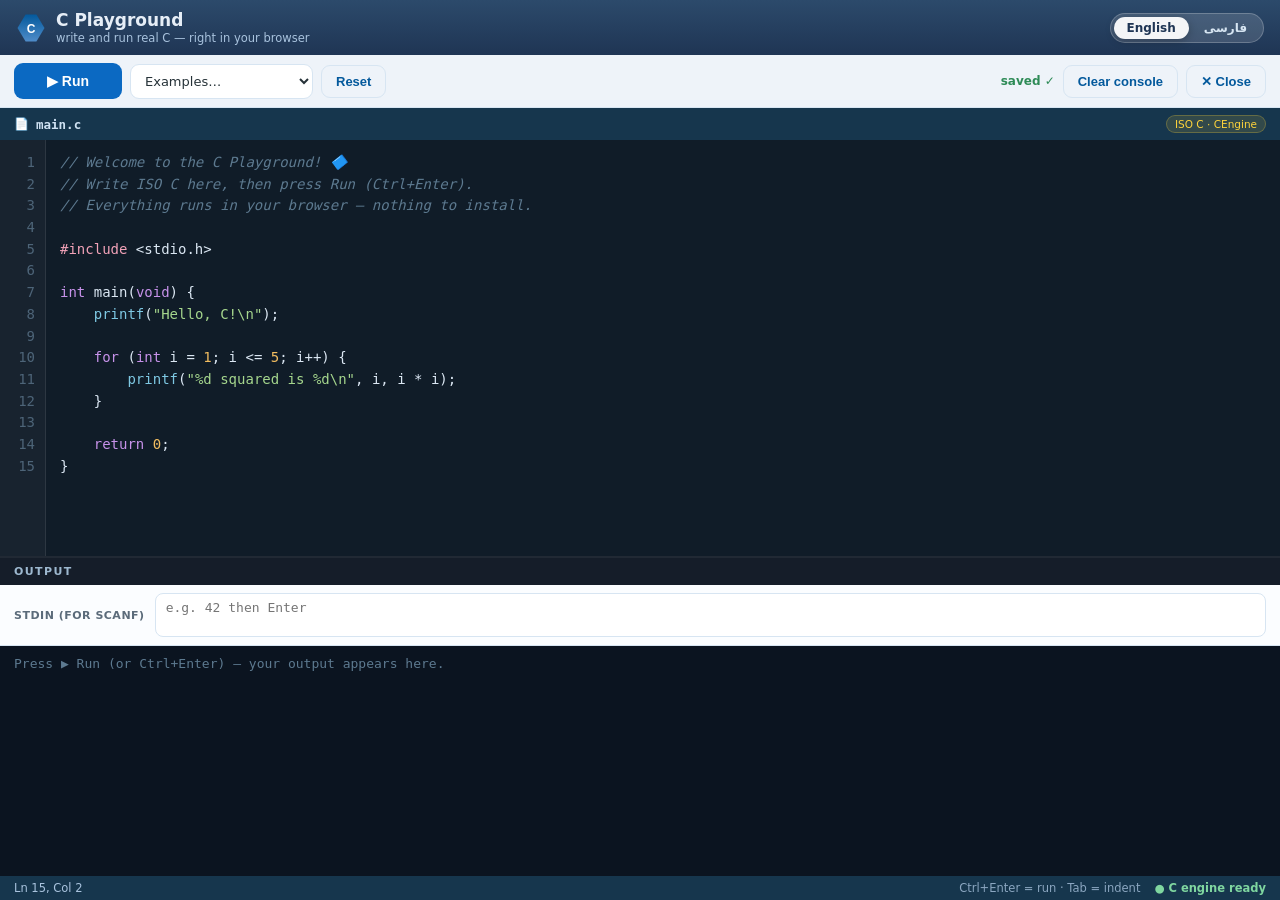
==== static/playground-c.html @ a4033218 "C++ sandbox layer (cout/string/refs/range-for/array/overloads), cpp try-it on C engine, Persian over" ====
<!DOCTYPE html>
<html lang="en" data-subject="c">
<head>
<meta charset="utf-8">
<meta name="viewport" content="width=device-width, initial-scale=1">
<title>🔷 C Playground</title>
<script>
/* Restore the saved language + text direction before first paint (no flash). */
(function () {
  try {
    var l = localStorage.getItem('pytutor-lang-v1');
    if (l !== 'fa' && l !== 'en') {
      l = (navigator.language || '').toLowerCase().indexOf('fa') === 0 ? 'fa' : 'en';
    }
    var d = document.documentElement;
    d.lang = l;
    if (l === 'fa') { d.setAttribute('dir', 'rtl'); } else { d.removeAttribute('dir'); }
  } catch (e) {}
})();
</script>
<link rel="icon" href="data:image/svg+xml,%3Csvg xmlns='http://www.w3.org/2000/svg' viewBox='0 0 100 100'%3E%3Ctext y='.9em' font-size='90'%3E🔷%3C/text%3E%3C/svg%3E">
<link rel="preconnect" href="https://fonts.googleapis.com">
<link rel="preconnect" href="https://fonts.gstatic.com" crossorigin>
<link href="https://fonts.googleapis.com/css2?family=Vazirmatn:wght@400;500;600;700;800&display=swap" rel="stylesheet">
<link rel="stylesheet" href="style.css?v=20260930a">
<link rel="stylesheet" href="playground.css?v=20260930a">
</head>
<body>
<div id="pg">
  <header class="pg-top">
    <div class="pg-brand">
      <span class="pg-logo"><svg viewBox="0 0 100 100" style="width:30px;height:30px;display:block;direction:ltr" aria-hidden="true"><defs><linearGradient id="pgc-g" x1="0" y1="0" x2="0" y2="1"><stop offset="0" stop-color="#03599c"/><stop offset="1" stop-color="#4f8cc9"/></linearGradient></defs><path d="M32 5h36l27 45-27 45H32L5 50z" fill="url(#pgc-g)"/><text x="50" y="56" text-anchor="middle" dominant-baseline="middle" font-family="Segoe UI, Arial, sans-serif" font-weight="800" font-size="40" fill="#fff">C</text></svg></span>
      <div>
        <h1 data-i18n="pg_title"></h1>
        <p class="pg-sub" data-i18n="pg_sub"></p>
      </div>
    </div>
    <div class="lang-switch on-light" id="lang-pg" role="group" aria-label="Language"></div>
  </header>

  <div class="pg-toolbar">
    <button id="pg-run" class="btn pg-run-btn"></button>
    <select id="pg-examples" class="pg-select" data-i18n-title="pg_examples"></select>
    <button id="pg-reset" class="btn secondary" data-i18n="pg_reset"></button>
    <span class="pg-spacer"></span>
    <span id="pg-save" class="pg-save"></span>
    <button id="pg-clear" class="btn secondary" data-i18n="pg_clear"></button>
    <button id="pg-close" class="btn secondary" data-i18n="pg_close"></button>
  </div>

  <div class="pg-main">
    <section class="pg-editor">
      <div class="pg-filebar">
        <span class="pg-fileico">📄</span><span class="pg-filename">main.c</span>
        <span class="pg-filetag">ISO C · CEngine</span>
      </div>
      <div class="pg-code-area">
        <div class="pg-gutter" id="pg-gutter" aria-hidden="true"><div>1</div></div>
        <div class="pg-stack">
          <pre class="pg-hl" id="pg-hl" aria-hidden="true"><code></code></pre>
          <textarea id="pg-code" class="pg-ta" wrap="off" spellcheck="false"
                    autocomplete="off" autocapitalize="off" autocorrect="off"
                    aria-label="C code editor"></textarea>
        </div>
      </div>
    </section>

    <section class="pg-console">
      <div class="pg-console-head">
        <span class="pg-console-title" data-i18n="pg_output"></span>
      </div>
      <div class="pg-stdin-row">
        <label class="pg-stdin-label" for="pg-stdin" data-i18n="pg_stdin"></label>
        <textarea id="pg-stdin" class="pg-stdin" rows="2" spellcheck="false"
                  placeholder="42" aria-label="Program stdin"></textarea>
      </div>
      <div class="pg-console-body" id="pg-console"></div>
    </section>
  </div>

  <footer class="pg-statusbar">
    <span id="pg-pos">Ln 1, Col 1</span>
    <span class="pg-spacer"></span>
    <span class="pg-shortcut" data-i18n="pg_shortcut"></span>
    <span id="pg-engine"></span>
  </footer>
</div>
<script src="cengine.js?v=20260930a"></script>
<script src="crunner.js?v=20260930a"></script>
<script src="playground-c.js?v=20260930a"></script>
</body>
</html>
---- static/style.css ----
/* Python Tutor — course styles */

:root {
  --blue: #3776ab;
  --blue-dark: #2a5a82;
  --yellow: #ffd43b;
  --bg: #f4f7fb;
  --card: #ffffff;
  --ink: #263238;
  --muted: #5b6b7a;
  --line: #dde6f0;
  --green: #2e8b57;
  --red: #c0392b;
  --code-bg: #f0f4f9;

  /* motion */
  --ease-out: cubic-bezier(.22, .9, .3, 1);
  --ease-smooth: cubic-bezier(.4, 0, .2, 1);
  --ease-spring: cubic-bezier(.34, 1.56, .64, 1);
}

* { box-sizing: border-box; }

html, body {
  margin: 0;
  height: 100%;
  scroll-behavior: smooth;
}

body {
  font-family: "Segoe UI", system-ui, -apple-system, Roboto, Arial, sans-serif;
  background: var(--bg);
  color: var(--ink);
}

#app {
  display: flex;
  height: 100vh;
  transition: opacity .45s var(--ease-smooth), filter .5s var(--ease-smooth),
              transform .5s var(--ease-smooth);
}
#welcome.show ~ #app { filter: blur(3px); transform: scale(.997); }

/* ---------- sidebar ---------- */
#sidebar {
  width: 300px;
  flex-shrink: 0;
  background: linear-gradient(180deg, #2c4a6b, #1f3554);
  color: #e6eef7;
  overflow-y: auto;
  padding: 18px 14px;
  display: flex;
  flex-direction: column;
  gap: 14px;
}
#sidebar::-webkit-scrollbar { width: 8px; }
#sidebar::-webkit-scrollbar-thumb { background: rgba(255, 255, 255, .16); border-radius: 6px; }
#sidebar::-webkit-scrollbar-thumb:hover { background: rgba(255, 255, 255, .28); }

.brand { display: flex; align-items: center; gap: 10px; padding: 4px 6px; }
.brand-logo { font-size: 34px; }
.brand h1 { margin: 0; font-size: 20px; }
.brand-sub { margin: 2px 0 0; font-size: 12px; color: #a9c3de; }

.progress-box {
  background: rgba(255, 255, 255, 0.08);
  border-radius: 10px;
  padding: 10px 12px;
}
.progress-label { font-size: 12px; text-transform: uppercase; letter-spacing: 1px; color: #a9c3de; }
.progress-track { height: 10px; background: rgba(255,255,255,0.15); border-radius: 6px; margin: 6px 0 4px; overflow: hidden; }
.progress-bar {
  height: 100%;
  width: 0%;
  background: var(--yellow);
  border-radius: 6px;
  position: relative;
  overflow: hidden;
  transition: width .7s var(--ease-out);
}
.progress-bar::after {
  content: "";
  position: absolute;
  inset: 0;
  background: linear-gradient(90deg, transparent, rgba(255, 255, 255, .5), transparent);
  transform: translateX(-100%);
  animation: sweep 2.4s ease-in-out infinite;
}
@keyframes sweep {
  0% { transform: translateX(-100%); }
  55%, 100% { transform: translateX(100%); }
}
.progress-text { font-size: 12px;  color: #cfdcea; }

#chapter-list { display: flex; flex-direction: column; gap: 6px; }

.category-head {
  display: flex;
  align-items: center;
  gap: 7px;
  margin: 14px 6px 2px;
  padding-top: 10px;
  border-top: 1px solid rgba(255, 255, 255, 0.12);
  font-size: 11px;
  font-weight: 800;
  text-transform: uppercase;
  letter-spacing: 1.3px;
  color: #a9c3de;
  user-select: none;
}
.category-head:first-child {
  margin-top: 0;
  padding-top: 0;
  border-top: none;
}
.cat-emoji { font-size: 14px; }

.chapter-item {
  display: flex;
  align-items: center;
  gap: 10px;
  padding: 9px 10px;
  border-radius: 9px;
  cursor: pointer;
  border: none;
  background: transparent;
  color: inherit;
  font-size: 14px;
  text-align: start;
  transition: background .25s var(--ease-smooth), transform .3s var(--ease-spring),
              box-shadow .25s var(--ease-smooth);
}
.chapter-item:hover {
  background: rgba(255, 255, 255, 0.1);
  transform: translateX(4px);
}
#chapter-list.entrance .category-head,
#chapter-list.entrance .chapter-item {
  animation: slideIn .45s var(--ease-out) backwards;
}
@keyframes slideIn {
  from { opacity: 0; transform: translateX(-12px); }
  to   { opacity: 1; transform: translateX(0); }
}
.chapter-item.active { background: rgba(255, 212, 59, 0.18); box-shadow: inset 3px 0 0 var(--yellow); }
.chapter-item .num {
  font-size: 11px;
  font-weight: 700;
  color: #ffd43b;
  background: rgba(255, 212, 59, 0.15);
  border-radius: 6px;
  padding: 2px 6px;
  min-width: 24px;
  text-align: center;
  transition: color .35s ease, background .35s ease, box-shadow .35s ease;
}
.chapter-item.finished .num {
  color: #8df0b0;
  background: rgba(46, 139, 87, 0.32);
  animation: numGlow 2.6s ease-in-out infinite;
}
@keyframes numGlow {
  0%, 100% { box-shadow: 0 0 5px rgba(46, 139, 87, .35); }
  50%      { box-shadow: 0 0 14px rgba(46, 139, 87, .65); }
}
.chapter-item .ch-title { flex: 1; min-width: 0; }
.chapter-item .dot { font-size: 13px; }
.chapter-item.finished .dot { color: #8df0b0; }

/* chevron: points to the inline-start edge when closed, rotates down
   (90° is always "down" for a right-pointing chevron) when open */
.chapter-item .chev {
  display: inline-flex;
  align-items: center;
  color: #7d9ab8;
  transition: color .25s var(--ease-smooth);
}
.chapter-item .chev svg {
  display: block;
  transform: rotate(0deg);
  transition: transform .28s var(--ease-smooth);
}
.chapter-item.open .chev { color: var(--yellow); }
.chapter-item.open .chev svg { transform: rotate(90deg); }
html[dir="rtl"] .chapter-item .chev svg { transform: rotate(180deg); }
html[dir="rtl"] .chapter-item.open .chev svg { transform: rotate(90deg); }

/* collapsible chapter sub-lists (lessons + quiz), w3schools style */
.sublist {
  display: grid;
  grid-template-rows: 0fr;
  margin-top: -6px; /* cancel the list gap so a closed group adds no space */
  transition: grid-template-rows .3s var(--ease-smooth);
}
.sublist.open { grid-template-rows: 1fr; }
.sublist-inner {
  overflow: hidden;
  min-height: 0;
  display: flex;
  flex-direction: column;
  gap: 2px;
}
.sub-item {
  display: flex;
  align-items: center;
  gap: 7px;
  margin-inline-start: 22px;
  padding: 6px 9px;
  border: none;
  border-inline-start: 2px solid rgba(255, 255, 255, 0.14);
  border-radius: 7px;
  background: transparent;
  color: #b7cde0;
  font-family: inherit;
  font-size: 12.5px;
  line-height: 1.4;
  text-align: start;
  cursor: pointer;
  transition: background .2s var(--ease-smooth), color .2s var(--ease-smooth),
              border-color .2s var(--ease-smooth);
}
.sub-item:hover { background: rgba(255, 255, 255, 0.09); color: #fff; }
.sub-item.active {
  background: rgba(255, 212, 59, 0.15);
  border-inline-start-color: var(--yellow);
  color: #ffe58a;
  font-weight: 600;
}
.sub-item .quiz-ico { font-size: 12px; }
.sub-item .quiz-badge {
  margin-inline-start: auto;
  font-size: 10.5px;
  font-weight: 700;
  color: #8df0b0;
}
.sub-item .quiz-badge:empty { display: none; }

/* playground launcher in the sidebar */
.playground-btn {
  display: flex;
  align-items: center;
  justify-content: center;
  gap: 8px;
  padding: 11px 14px;
  border: 1px solid rgba(255, 212, 59, 0.4);
  border-radius: 10px;
  background: linear-gradient(135deg, rgba(255, 212, 59, 0.16), rgba(55, 118, 171, 0.28));
  color: #ffe58a;
  font-family: inherit;
  font-size: 13.5px;
  font-weight: 700;
  cursor: pointer;
  transition: transform .25s var(--ease-spring), box-shadow .25s var(--ease-smooth),
              border-color .25s var(--ease-smooth), background .25s var(--ease-smooth);
}
.playground-btn:hover {
  transform: translateY(-2px);
  border-color: var(--yellow);
  background: linear-gradient(135deg, rgba(255, 212, 59, 0.24), rgba(55, 118, 171, 0.34));
  box-shadow: 0 6px 18px rgba(255, 212, 59, 0.18);
}
.playground-btn:active { transform: translateY(0) scale(.98); }

/* ---------- main ---------- */
#main {
  flex: 1;
  overflow-y: auto;
  padding: 28px 34px;
  scroll-behavior: smooth;
}
#main::-webkit-scrollbar { width: 10px; }
#main::-webkit-scrollbar-thumb { background: rgba(55, 118, 171, .25); border-radius: 6px; }
#main::-webkit-scrollbar-thumb:hover { background: rgba(55, 118, 171, .4); }

#view { max-width: 860px; margin: 0 auto; }
#view.anim-in { animation: viewIn .5s var(--ease-out) backwards; }
@keyframes viewIn {
  from { opacity: 0; transform: translateY(12px); }
  to   { opacity: 1; transform: translateY(0); }
}

.card {
  background: var(--card);
  border: 1px solid var(--line);
  border-radius: 14px;
  padding: 26px 30px;
  box-shadow: 0 2px 10px rgba(38, 50, 56, 0.06);
  animation: cardIn .45s var(--ease-out) backwards;
}
@keyframes cardIn {
  from { opacity: 0; transform: translateY(16px) scale(.985); }
  to   { opacity: 1; transform: translateY(0) scale(1); }
}

.chapter-head {
  display: flex;
  align-items: center;
  gap: 12px;
  margin-bottom: 4px;
}
.chapter-head .emoji { font-size: 30px; }
.chapter-head h2 { margin: 0; font-size: 22px; }

.breadcrumb { color: var(--muted); font-size: 13px; margin-bottom: 14px; }

.lesson-title { font-size: 19px; margin: 16px 0 10px; color: var(--blue-dark); }

/* lesson content */
.lesson-body p { line-height: 1.65; margin: 10px 0; }
.lesson-body ul, .lesson-body ol { line-height: 1.7; padding-inline-start: 22px; }
.lesson-body li { margin: 6px 0; }
.lesson-body code {
  background: var(--code-bg);
  border: 1px solid var(--line);
  border-radius: 5px;
  padding: 1px 6px;
  font-family: Consolas, Menlo, monospace;
  font-size: 0.92em;
}
.lesson-body pre.code {
  background: var(--code-bg);
  border: 1px solid var(--line);
  border-radius: 10px;
  padding: 14px 16px;
  overflow-x: auto;
  font-family: Consolas, Menlo, monospace;
  font-size: 14px;
  line-height: 1.6;
}
.lesson-body .diagram { margin: 16px 0; }
.card > .tryit, .card > .nav-row { animation: fadeUp .5s var(--ease-out) backwards; }
.card > .tryit { animation-delay: .35s; }
.card > .nav-row { animation-delay: .45s; }
.lesson-body > * { animation: fadeUp .5s var(--ease-out) backwards; }
.lesson-body > *:nth-child(2) { animation-delay: .07s; }
.lesson-body > *:nth-child(3) { animation-delay: .14s; }
.lesson-body > *:nth-child(4) { animation-delay: .21s; }
.lesson-body > *:nth-child(5) { animation-delay: .28s; }
.lesson-body > *:nth-child(6) { animation-delay: .35s; }
.lesson-body > *:nth-child(7) { animation-delay: .42s; }
.lesson-body > *:nth-child(8) { animation-delay: .49s; }

/* nav buttons */
.nav-row { display: flex; justify-content: space-between; margin-top: 22px; gap: 10px; }
.nav-row .spacer { flex: 1; }
button.btn {
  position: relative;
  overflow: hidden;
  border: none;
  border-radius: 9px;
  padding: 10px 18px;
  font-size: 14px;
  font-weight: 600;
  cursor: pointer;
  background: var(--blue);
  color: white;
  transition: background .25s var(--ease-smooth), transform .25s var(--ease-spring),
              box-shadow .25s var(--ease-smooth);
}
button.btn::after {
  content: "";
  position: absolute;
  top: 0;
  left: -80%;
  width: 45%;
  height: 100%;
  background: linear-gradient(105deg, transparent, rgba(255, 255, 255, .4), transparent);
  transform: skewX(-20deg);
  transition: left .55s var(--ease-smooth);
  pointer-events: none;
}
button.btn:hover::after { left: 140%; }
button.btn:hover {
  background: var(--blue-dark);
  transform: translateY(-2px);
  box-shadow: 0 7px 18px rgba(55, 118, 171, 0.38);
}
button.btn:active { transform: translateY(0) scale(.97); transition-duration: .1s; }
button.btn.secondary { background: #eef3f9; color: var(--blue-dark); border: 1px solid var(--line); }
button.btn.secondary:hover { background: #e2eaf4; }
button.btn:disabled { opacity: 0.45; cursor: not-allowed; }

/* ---------- quiz ---------- */
.quiz-intro { margin-bottom: 18px; }
.quiz-intro h3 { margin: 0 0 6px; }
.quiz-intro p { margin: 4px 0; color: var(--muted); }

.question {
  border: 1px solid var(--line);
  border-radius: 12px;
  padding: 18px 20px;
  margin-bottom: 16px;
  background: #fbfdff;
  animation: qIn .5s var(--ease-out) backwards;
}
@keyframes qIn {
  from { opacity: 0; transform: translateY(12px); }
  to   { opacity: 1; transform: translateY(0); }
}
.question .q-text { font-size: 15px; line-height: 1.55; margin-bottom: 12px; }
.question .q-text code { background: var(--code-bg); padding: 1px 5px; border-radius: 4px; font-family: Consolas, Menlo, monospace; font-size: .92em; }

/* mc options */
.option {
  display: block;
  width: 100%;
  text-align: left;
  background: white;
  border: 1px solid var(--line);
  border-radius: 9px;
  padding: 10px 14px;
  margin: 7px 0;
  cursor: pointer;
  font-size: 14px;
  color: var(--ink);
  animation: optIn .4s var(--ease-out) backwards;
  transition: border-color .2s var(--ease-smooth), background .2s var(--ease-smooth),
              transform .25s var(--ease-spring), box-shadow .2s var(--ease-smooth);
}
.option:nth-child(2) { animation-delay: .06s; }
.option:nth-child(3) { animation-delay: .12s; }
.option:nth-child(4) { animation-delay: .18s; }
.option:nth-child(5) { animation-delay: .24s; }
.option:nth-child(6) { animation-delay: .30s; }
@keyframes optIn {
  from { opacity: 0; transform: translateY(7px); }
  to   { opacity: 1; transform: translateY(0); }
}
.option:hover { border-color: var(--blue); background: #f3f8fd; transform: translateY(-2px); box-shadow: 0 4px 12px rgba(55, 118, 171, 0.15); }
.option:active { transform: scale(.98); }
.option.selected { border-color: var(--blue); background: #e8f1f9; font-weight: 600; }
.option.correct { border-color: var(--green); background: #e7f6ec; }
.option.wrong { border-color: var(--red); background: #fbe4e2; }

/* blank input */
input.blank {
  font-family: Consolas, Menlo, monospace;
  font-size: 15px;
  padding: 6px 10px;
  border: 1px solid var(--blue);
  border-radius: 7px;
  outline: none;
  width: 220px;
  max-width: 100%;
}
input.blank:focus { box-shadow: 0 0 0 3px rgba(55, 118, 171, 0.18); }
input.blank.correct { border-color: var(--green); background: #e7f6ec; }
input.blank.wrong { border-color: var(--red); background: #fbe4e2; }

/* codefill */
.codefill {
  background: var(--code-bg);
  border: 1px solid var(--line);
  border-radius: 10px;
  padding: 14px 16px;
  font-family: Consolas, Menlo, monospace;
  font-size: 14px;
  line-height: 2.1;
  overflow-x: auto;
  white-space: pre;
}
.codefill input.blank { width: auto; min-width: 120px; padding: 4px 8px; font-size: 14px; }

/* order */
.order-chip {
  display: inline-block;
  background: white;
  border: 1px solid var(--line);
  border-radius: 8px;
  padding: 8px 14px;
  margin: 5px 6px 5px 0;
  cursor: pointer;
  font-family: Consolas, Menlo, monospace;
  font-size: 13px;
  animation: chipIn .35s var(--ease-spring) backwards;
  transition: transform .22s var(--ease-spring), border-color .18s var(--ease-smooth),
              background .18s var(--ease-smooth), box-shadow .18s var(--ease-smooth),
              opacity .2s var(--ease-smooth);
}
.order-chip:nth-of-type(1) { animation-delay: .05s; }
.order-chip:nth-of-type(2) { animation-delay: .10s; }
.order-chip:nth-of-type(3) { animation-delay: .15s; }
.order-chip:nth-of-type(4) { animation-delay: .20s; }
.order-chip:nth-of-type(5) { animation-delay: .25s; }
.order-chip:nth-of-type(6) { animation-delay: .30s; }
@keyframes chipIn {
  from { opacity: 0; transform: translateY(8px) scale(.95); }
  to   { opacity: 1; transform: translateY(0) scale(1); }
}
.order-chip:hover { border-color: var(--blue); transform: translateY(-1px); box-shadow: 0 3px 8px rgba(55, 118, 171, 0.14); }
.order-chip.picked { background: #e8f1f9; border-color: var(--blue); font-weight: 600; }
.order-chip.picked::before { content: attr(data-pos) ". "; color: var(--blue); }
.order-chip.used { opacity: 0.4; }
.order-chip.correct { border-color: var(--green); background: #e7f6ec; }
.order-chip.wrong { border-color: var(--red); background: #fbe4e2; }

/* feedback */
.feedback {
  margin-top: 10px;
  border-radius: 9px;
  padding: 10px 14px;
  font-size: 14px;
  line-height: 1.5;
  display: none;
}
.feedback.show { display: block; animation: fbIn .45s var(--ease-spring) backwards; }
@keyframes fbIn {
  from { opacity: 0; transform: translateY(-8px) scale(.97); }
  to   { opacity: 1; transform: translateY(0) scale(1); }
}
.feedback.ok { background: #e7f6ec; border: 1px solid #b7ddc4; border-inline-start: 4px solid var(--green); color: #1c6b3f; }
.feedback.no { background: #fbe4e2; border: 1px solid #eec2bd; border-inline-start: 4px solid var(--red); color: #8c2a20; }
.feedback .explain { margin-top: 6px; color: var(--ink); }

.answer-actions { margin-top: 10px; display: flex; gap: 8px; }

/* try-it editor */
.tryit { margin-top: 8px; }
.tryit-label { font-size: 13px; color: var(--muted); margin-bottom: 6px; }
textarea.codebox {
  width: 100%;
  min-height: 110px;
  font-family: Consolas, Menlo, monospace;
  font-size: 14px;
  border: 1px solid var(--line);
  border-radius: 10px;
  padding: 12px;
  background: var(--code-bg);
  resize: vertical;
  outline: none;
}
textarea.codebox:focus { border-color: var(--blue); }
.run-output {
  background: #101c28;
  color: #c9e6c9;
  font-family: Consolas, Menlo, monospace;
  font-size: 13px;
  border-radius: 10px;
  padding: 12px 14px;
  margin-top: 8px;
  white-space: pre-wrap;
  min-height: 30px;
  display: none;
}
.run-output.show { display: block; }
.run-output.err { color: #f3b3ae; }

/* chapter done banner */
.done-banner {
  text-align: center;
  padding: 18px;
  margin-bottom: 16px;
  background: #e7f6ec;
  border: 1px solid #b7ddc4;
  border-radius: 12px;
  color: #1c6b3f;
  font-weight: 600;
}

/* toast — top-center and click-through so it never covers quiz feedback */
#toast {
  position: fixed;
  top: 18px;
  left: 50%;
  transform: translateX(-50%) translateY(-90px);
  background: #263238;
  color: white;
  padding: 12px 22px;
  border-radius: 12px;
  font-size: 14px;
  box-shadow: 0 8px 26px rgba(0, 0, 0, 0.28);
  transition: transform .5s var(--ease-spring), opacity .35s var(--ease-smooth);
  opacity: 0;
  z-index: 60;
  pointer-events: none;
  max-width: min(90vw, 560px);
  text-align: center;
}
#toast.show { transform: translateX(-50%) translateY(0); opacity: 1; }

@media (max-width: 760px) {
  #app { flex-direction: column; }
  #sidebar { width: 100%; max-height: 40vh; }
  #main { padding: 18px; }
}

/* ---------- welcome / name page ---------- */
#welcome {
  position: fixed;
  inset: 0;
  z-index: 1000;
  display: flex;
  align-items: center;
  justify-content: center;
  background: linear-gradient(-45deg, #0e1f2c, #16364d, #1d4d6b, #2a5a82);
  background-size: 400% 400%;
  animation: gradientShift 16s ease infinite;
  opacity: 0;
  visibility: hidden;
  pointer-events: none;
  transition: opacity .6s var(--ease-smooth), visibility .6s,
              filter .5s var(--ease-smooth), transform .5s var(--ease-smooth);
}
#welcome.show { opacity: 1; visibility: visible; pointer-events: auto; }
@keyframes gradientShift {
  0%   { background-position: 0% 50%; }
  50%  { background-position: 100% 50%; }
  100% { background-position: 0% 50%; }
}

/* floating decorations behind the card */
.orb {
  position: absolute;
  border-radius: 50%;
  filter: blur(60px);
  opacity: .45;
  pointer-events: none;
}
.orb.o1 { width: 330px; height: 330px; background: var(--yellow); top: -90px; left: -70px; animation: drift 18s ease-in-out infinite; }
.orb.o2 { width: 270px; height: 270px; background: var(--green); bottom: -80px; right: -50px; animation: drift 22s ease-in-out infinite reverse; }
.orb.o3 { width: 210px; height: 210px; background: #7ec8e3; top: 55%; left: 58%; animation: drift 26s ease-in-out infinite; }
.orb.o4 { width: 150px; height: 150px; background: #b39ddb; top: 12%; left: 40%; opacity: .35; animation: drift 20s ease-in-out infinite; animation-delay: -8s; }
.orb.o5 { width: 120px; height: 120px; background: #ff8a80; bottom: 8%; left: 30%; opacity: .3; animation: drift 24s ease-in-out infinite; animation-delay: -14s; }
@keyframes drift {
  0%, 100% { transform: translate(0, 0) scale(1); }
  33%      { transform: translate(44px, -32px) scale(1.08); }
  66%      { transform: translate(-32px, 26px) scale(.94); }
}
.floaty {
  position: absolute;
  font-size: 42px;
  opacity: .8;
  pointer-events: none;
  animation: floaty 6s ease-in-out infinite;
}
.floaty.f1 { top: 11%; left: 11%; }
.floaty.f2 { top: 17%; right: 13%; font-size: 30px; animation-delay: 1.2s; }
.floaty.f3 { bottom: 15%; left: 19%; font-size: 32px; animation-delay: 2.4s; }
.floaty.f4 { top: 34%; right: 26%; font-size: 26px; animation-delay: 3.2s; }
.floaty.f5 { bottom: 32%; right: 38%; font-size: 28px; animation-delay: 4s; }

.sparkle {
  position: absolute;
  color: rgba(255, 255, 255, .8);
  pointer-events: none;
  animation: twinkle 3.6s ease-in-out infinite;
}
.sparkle.s1 { top: 22%; right: 16%; font-size: 15px; animation-delay: .3s; }
.sparkle.s2 { bottom: 24%; left: 12%; font-size: 11px; animation-delay: 1.5s; }
.sparkle.s3 { top: 60%; right: 8%; font-size: 10px; animation-delay: 2.4s; }
@keyframes twinkle {
  0%, 100% { opacity: .1; transform: scale(.55) rotate(0deg); }
  50%      { opacity: .9; transform: scale(1.3) rotate(50deg); }
}
@keyframes floaty {
  0%, 100% { transform: translateY(0) rotate(-5deg); }
  50%      { transform: translateY(-20px) rotate(6deg); }
}

/* card entrance with staggered children */
.welcome-card {
  position: relative;
  background: #fff;
  color: #263238;
  border-radius: 20px;
  padding: 42px 46px 34px;
  max-width: 460px;
  width: 90%;
  text-align: center;
  box-shadow: 0 24px 60px rgba(0, 0, 0, .45);
}
#welcome.entering .welcome-card { animation: cardPop .6s var(--ease-spring) backwards; }
@keyframes cardPop {
  0%   { opacity: 0; transform: translateY(28px) scale(.93); }
  100% { opacity: 1; transform: translateY(0) scale(1); }
}
#welcome.entering .welcome-card > * { animation: fadeUp .55s var(--ease-out) backwards; }
.welcome-card > *:nth-child(1) { animation-delay: .08s; }
.welcome-card > *:nth-child(2) { animation-delay: .16s; }
.welcome-card > *:nth-child(3) { animation-delay: .24s; }
.welcome-card > *:nth-child(4) { animation-delay: .32s; }
.welcome-card > *:nth-child(5) { animation-delay: .40s; }
.welcome-card > *:nth-child(6) { animation-delay: .48s; }
.welcome-card > *:nth-child(7) { animation-delay: .56s; }
@keyframes fadeUp {
  from { opacity: 0; transform: translateY(10px); }
  to   { opacity: 1; transform: translateY(0); }
}
.welcome-emoji { font-size: 56px; display: inline-block; animation: bob 3.2s ease-in-out infinite; filter: drop-shadow(0 8px 16px rgba(22, 54, 77, .25)); }
@keyframes bob {
  0%, 100% { transform: translateY(0); }
  50%      { transform: translateY(-7px); }
}
.welcome-card h1 { margin: 10px 0 6px; font-size: 30px; color: #16364d; }
.welcome-sub {
  margin: 0 0 26px;
  font-size: 14px;
  color: #5b6b7a;
  line-height: 1.55;
}
.welcome-card label {
  display: block;
  text-align: start;
  font-size: 13px;
  font-weight: 600;
  color: #16364d;
  margin-bottom: 8px;
}
.welcome-card input {
  width: 100%;
  box-sizing: border-box;
  padding: 13px 14px;
  font-size: 17px;
  border: 2px solid #d4e2ee;
  border-radius: 10px;
  outline: none;
  margin-bottom: 14px;
  font-family: inherit;
  transition: border-color .25s var(--ease-smooth), box-shadow .25s var(--ease-smooth),
              transform .3s var(--ease-spring);
}
.welcome-card input:focus {
  border-color: var(--blue);
  box-shadow: 0 0 0 4px rgba(55, 118, 171, 0.16);
  transform: scale(1.015);
}
.btn-lg { font-size: 16px; padding: 12px 26px; width: 100%; }
#name-start { animation: glowPulse 2.4s ease-in-out infinite; }
@keyframes glowPulse {
  0%, 100% { box-shadow: 0 0 0 0 rgba(55, 118, 171, .4); }
  50%      { box-shadow: 0 0 0 12px rgba(55, 118, 171, 0); }
}
.welcome-hint { margin: 12px 0 0; font-size: 12px; color: #9aa7b3; }
@keyframes shake {
  0%, 100% { transform: translateX(0); }
  25% { transform: translateX(-6px); }
  75% { transform: translateX(6px); }
}
.shake { animation: shake .18s linear 2; border-color: var(--red) !important; }

/* ---------- subject chooser (main menu) ---------- */
#subject {
  position: fixed;
  inset: 0;
  z-index: 990;
  display: flex;
  align-items: center;
  justify-content: center;
  background: linear-gradient(-45deg, #0e1f2c, #16364d, #1d4d6b, #2a5a82);
  background-size: 400% 400%;
  animation: gradientShift 16s ease infinite;
  opacity: 0;
  visibility: hidden;
  pointer-events: none;
  transition: opacity .6s var(--ease-smooth), visibility .6s,
              filter .5s var(--ease-smooth), transform .5s var(--ease-smooth);
}
#subject.show { opacity: 1; visibility: visible; pointer-events: auto; }
#subject.show ~ #app { filter: blur(3px); transform: scale(.997); }

#lang-subject {
  position: absolute;
  top: 14px;
  inset-inline-end: 14px;
  z-index: 2;
}

.subject-stage {
  position: relative;
  display: flex;
  flex-direction: column;
  align-items: center;
  justify-content: space-between; /* head pinned up, info pinned down,
                                     ring centred between them */
  gap: 4px;
  width: min(94vw, 760px);
  height: 100%;
  padding: 18px 0;
}
#subject.entering .subject-stage > * { animation: fadeUp .55s var(--ease-out) backwards; }
.subject-stage > *:nth-child(1) { animation-delay: .06s; }
.subject-stage > *:nth-child(2) { animation-delay: .14s; }
.subject-stage > *:nth-child(3) { animation-delay: .22s; }
.subject-stage > *:nth-child(4) { animation-delay: .3s; }

.subject-head { text-align: center; }

.subject-title {
  margin: 0;
  font-size: 30px;
  color: #fff;
  text-shadow: 0 2px 14px rgba(0, 0, 0, .35);
}
.subject-sub {
  margin: 0 0 4px;
  font-size: 13.5px;
  color: #cfe2f3;
  text-align: center;
}

/* the orbital ring */
.orbit-wrap {
  position: relative;
  width: min(74vmin, 540px);
  aspect-ratio: 1;
}
.orbit { position: absolute; inset: 0; }

#blob-svg {
  position: absolute;
  left: 50%;
  top: 50%;
  width: 80%;
  aspect-ratio: 1;
  transform: translate(-50%, -50%);
  filter: drop-shadow(0 18px 44px rgba(0, 0, 0, .38));
}

/* language name sits inside the blob, under the icon (icon lives in the
   SVG's goo-filtered stage above this layer) */
.blob-content {
  position: absolute;
  left: 50%;
  top: calc(50% + 46px);
  transform: translateX(-50%);
  width: 70%;
  text-align: center;
  pointer-events: none;
}
.blob-name {
  margin: 0;
  font-size: 22px;
  color: #fff;
  text-shadow: 0 2px 12px rgba(0, 0, 0, .45);
  direction: ltr; /* "C++" must not flip on RTL pages; Persian renders fine */
}
.blob-tag {
  margin: 3px 0 0;
  font-size: 11.5px;
  color: rgba(255, 255, 255, .88);
  text-shadow: 0 1px 8px rgba(0, 0, 0, .4);
}
.meta-swap { animation: metaIn .4s var(--ease-out); }
@keyframes metaIn {
  from { opacity: 0; transform: translateY(8px); }
}

/* gooey shape-shift: old icon melts into the centre, new one grows out;
   both stay opaque and merge through the #goo-fx filter — no crossfade */
#icon-stage > g { transform-box: view-box; transform-origin: 180px 141px; }
.icon-melt { animation: iconMelt .58s cubic-bezier(.55, .06, .68, .19) forwards; }
.icon-grow { animation: iconGrow .66s cubic-bezier(.34, 1.45, .44, 1) .27s both; }
@keyframes iconMelt {
  0%   { transform: scale(1, 1) rotate(0deg); }
  55%  { transform: scale(1.18, .55) rotate(-8deg); }
  100% { transform: scale(.04, .04) rotate(-32deg); }
}
@keyframes iconGrow {
  0%   { transform: scale(.04, .04) rotate(28deg); }
  45%  { transform: scale(1.18, .55) rotate(7deg); }
  100% { transform: scale(1, 1) rotate(0deg); }
}

/* the six language nodes around the ring */
.lang-node {
  position: absolute;
  transform: translate(-50%, -50%);
  display: flex;
  flex-direction: column;
  align-items: center;
  gap: 5px;
  border: none;
  background: none;
  padding: 0;
  cursor: pointer;
  font: inherit;
}
.node-circle {
  position: relative;
  display: grid;
  place-items: center;
  width: 70px;
  height: 70px;
  border-radius: 50%;
  background: #fff;
  border: 3px solid transparent;
  box-shadow: 0 6px 18px rgba(0, 0, 0, .3);
  transition: transform .25s var(--ease-spring), border-color .25s var(--ease-smooth),
              box-shadow .25s var(--ease-smooth);
}
.node-circle svg { width: 62%; height: 62%; display: block; }
.lang-node:hover .node-circle {
  transform: translateY(-7px) scale(1.12);
  border-color: var(--c);
  box-shadow: 0 12px 26px rgba(0, 0, 0, .4), 0 0 22px var(--c);
}
.lang-node.active .node-circle {
  border-color: var(--c);
  box-shadow: 0 6px 18px rgba(0, 0, 0, .3), 0 0 26px var(--c);
}
.lang-node.soon .node-circle { background: #f4f7fb; }
.node-label {
  font-size: 12.5px;
  font-weight: 600;
  color: #e6eef7;
  text-shadow: 0 1px 8px rgba(0, 0, 0, .5);
  /* keep latin names like "C++" from bidi-reordering in RTL pages */
  direction: ltr;
}
.soon-chip {
  position: absolute;
  top: -7px;
  inset-inline-end: -12px;
  background: #263238;
  color: #ffd43b;
  font-size: 9px;
  font-weight: 700;
  letter-spacing: .4px;
  padding: 2px 7px;
  border-radius: 999px;
  box-shadow: 0 2px 8px rgba(0, 0, 0, .35);
}

/* decorative dots circling the ring */
.orbit-dot {
  position: absolute;
  left: 50%;
  top: 50%;
  width: 10px;
  height: 10px;
  margin: -5px;
  border-radius: 50%;
  background: rgba(255, 255, 255, .5);
  pointer-events: none;
}
.orbit-dot.d1 { animation: orbitSpin 26s linear infinite; }
.orbit-dot.d2 {
  width: 7px; height: 7px; margin: -3.5px;
  background: rgba(255, 212, 59, .75);
  animation: orbitSpin 36s linear infinite reverse;
}
.orbit-dot.d3 {
  width: 5px; height: 5px; margin: -2.5px;
  background: rgba(126, 200, 227, .85);
  animation: orbitSpin 46s linear infinite;
  animation-delay: -14s;
}
@keyframes orbitSpin {
  from { transform: rotate(0deg) translateX(min(37vmin, 268px)); }
  to   { transform: rotate(360deg) translateX(min(37vmin, 268px)); }
}

/* start button under the ring */
.subject-info {
  display: flex;
  flex-direction: column;
  align-items: center;
  gap: 8px;
}
.subject-start {
  min-width: 300px;
  border: none;
  background: linear-gradient(135deg, var(--sc1, var(--blue)), var(--sc2, var(--yellow)));
  box-shadow: 0 8px 22px rgba(0, 0, 0, .3);
  /* let "C++ — به‌زودی" pick its base direction from the first strong char */
  unicode-bidi: plaintext;
}
.subject-start:hover {
  background: linear-gradient(135deg, var(--sc1, var(--blue-dark)), var(--sc2, var(--yellow)));
  filter: brightness(1.07);
  box-shadow: 0 10px 26px rgba(0, 0, 0, .38);
}
.subject-start:disabled {
  background: linear-gradient(135deg, var(--sc1, #46586a), var(--sc2, #37475a));
  color: #c3d2de;
  cursor: not-allowed;
  opacity: .85;
  box-shadow: none;
  transform: none;
}
.subject-hint { margin: 0; font-size: 12px; color: #a9c3de; }

@media (max-height: 760px) {
  .orbit-wrap { width: min(66vmin, 480px); }
  .subject-title { font-size: 24px; }
  .blob-name { font-size: 18px; }
}
@media (max-width: 620px) {
  .node-circle { width: 58px; height: 58px; }
  .node-circle svg { width: 36px; height: 36px; }
  .subject-start { min-width: 240px; }
  .subject-sub { display: none; }
}


/* greeting + change name */
.greeting {
  margin: 14px 2px 2px;
  font-size: 13px;
  color: #dce9f5;
  font-weight: 600;
}
.change-name {
  margin-top: 14px;
  background: none;
  border: none;
  color: #a9c3de;
  font-size: 12px;
  cursor: pointer;
  text-align: left;
  padding: 4px 6px;
}
.change-name:hover { color: #fff; text-decoration: underline; }

/* quiz answered-count hint */
.quiz-status {
  text-align: center;
  font-size: 13px;
  color: var(--muted);
  margin: 2px 0 14px;
  animation: fbIn .3s ease;
}
.quiz-status.all { color: #1c6b3f; font-weight: 600; }

/* ---------- language switch ---------- */
.lang-switch {
  display: inline-flex;
  align-items: center;
  background: #e9eef5;
  border: 1px solid var(--line);
  border-radius: 999px;
  padding: 3px;
  gap: 2px;
  user-select: none;
}
.lang-switch button {
  border: none;
  background: transparent;
  border-radius: 999px;
  padding: 4px 13px;
  font: inherit;
  font-size: 12px;
  font-weight: 600;
  color: var(--muted);
  cursor: pointer;
  transition: background .3s var(--ease-smooth), color .3s var(--ease-smooth),
              box-shadow .3s var(--ease-smooth), transform .2s var(--ease-spring);
}
.lang-switch button:hover { color: var(--blue-dark); }
.lang-switch button:active { transform: scale(.94); }
.lang-switch button.active {
  background: #fff;
  color: var(--blue-dark);
  box-shadow: 0 2px 8px rgba(38, 50, 56, .16);
}
.lang-switch.on-dark {
  background: rgba(255, 255, 255, .14);
  border-color: rgba(255, 255, 255, .22);
}
.lang-switch.on-dark button { color: #d7e5f2; }
.lang-switch.on-dark button:hover { color: #fff; }
.lang-switch.on-dark button.active {
  background: rgba(255, 255, 255, .94);
  color: #1f3554;
  box-shadow: 0 2px 8px rgba(0, 0, 0, .25);
}

#lang-welcome {
  position: absolute;
  top: 14px;
  inset-inline-end: 14px;
  z-index: 2;
}
#lang-side {
  align-self: center;
  margin: -6px auto 0;
}

/* language-switch veil: whole app fades out + soft-blurs, swaps language
   and text direction behind the veil, then fades back in. */
body.switching { pointer-events: none; }
body.switching #app,
body.switching #welcome,
body.switching #subject {
  opacity: 0;
  filter: blur(5px);
  transform: scale(.986);
  transition-duration: .2s, .24s, .26s; /* opacity, filter, transform */
}

/* ---------- Persian (RTL) ---------- */
html[lang="fa"] body {
  font-family: "Vazirmatn", "Segoe UI", Tahoma, Arial, sans-serif;
}
html[lang="fa"] .progress-label,
html[lang="fa"] .category-head {
  text-transform: none;
  letter-spacing: 0;
}
html[dir="rtl"] .progress-bar::after {
  background: linear-gradient(270deg, transparent, rgba(255, 255, 255, .5), transparent);
}
html[dir="rtl"] .chapter-item:hover { transform: translateX(-4px); }
html[dir="rtl"] .chapter-item.active { box-shadow: inset -3px 0 0 var(--yellow); }
html[dir="rtl"] #chapter-list.entrance .category-head,
html[dir="rtl"] #chapter-list.entrance .chapter-item {
  animation-name: slideInRtl;
}
@keyframes slideInRtl {
  from { opacity: 0; transform: translateX(12px); }
  to   { opacity: 1; transform: translateX(0); }
}

/* Course content direction is set per element in JS (prose follows the
   language; code/diagrams are always LTR). Only true code surfaces are
   pinned LTR here. */
html[dir="rtl"] .order-chip { direction: ltr; }
/* diagrams are English-labeled SVG; RTL page direction would reorder their
   mixed text runs (e.g. ">>> 2 + 2", "[0, 1, 4, 9, 16]"), so pin them LTR */
html[dir="rtl"] .lesson-body .diagram,
html[dir="rtl"] .lesson-body svg { direction: ltr; }
html[dir="rtl"] .codefill,
html[dir="rtl"] textarea.codebox,
html[dir="rtl"] .run-output,
html[dir="rtl"] .lesson-body pre.code {
  direction: ltr;
  text-align: left;
}
html[dir="rtl"] input.blank {
  direction: ltr;
  text-align: left;
}
html[dir="rtl"] .change-name { text-align: start; }
html[dir="rtl"] .question .tryit-label { direction: rtl; text-align: right; }
html[dir="rtl"] #toast { direction: rtl; }

/* respect users who prefer less motion */
@media (prefers-reduced-motion: reduce) {
  *, *::before, *::after {
    animation-duration: .01ms !important;
    animation-iteration-count: 1 !important;
    transition-duration: .01ms !important;
  }
}

/* ---------- C Tutor theme (blue & white) ---------- */
/* The whole palette shifts when the C course is active: html[data-subject]
   is set by app.js on subject activation. Blue carries the brand; white
   replaces Python's yellow accents. */
html[data-subject="c"] {
  --blue: #0b69c2;
  --blue-dark: #03599c;
  --yellow: #cfe8ff;           /* accent slots go ice-blue/white */
  --bg: #ffffff;
  --card: #ffffff;
  --line: #d7e5f2;
  --code-bg: #f2f7fd;
}

html[data-subject="c"] #sidebar {
  background: linear-gradient(180deg, #0b5da4, #023e70);
}

/* sidebar accents that hardcode Python's yellow */
html[data-subject="c"] .chapter-item.active {
  background: rgba(255, 255, 255, 0.16);
  box-shadow: inset 3px 0 0 var(--yellow);
}
html[data-subject="c"] .chapter-item .num {
  color: #dcecff;
  background: rgba(255, 255, 255, 0.14);
}
html[data-subject="c"] .sub-item.active {
  background: rgba(255, 255, 255, 0.14);
  border-inline-start-color: var(--yellow);
  color: #eaf5ff;
}
html[data-subject="c"] .playground-btn {
  border: 1px solid rgba(255, 255, 255, 0.45);
  background: linear-gradient(135deg, rgba(255, 255, 255, 0.16), rgba(3, 89, 156, 0.4));
  color: #eaf5ff;
}
html[data-subject="c"] .playground-btn:hover {
  border-color: #fff;
  background: linear-gradient(135deg, rgba(255, 255, 255, 0.24), rgba(3, 89, 156, 0.5));
  box-shadow: 0 6px 18px rgba(207, 232, 255, 0.25);
}
html[data-subject="c"] .progress-text { color: #d7e9f9; }
html[data-subject="c"] .change-name { color: #cfe3f7; }

/* the welcome/menu overlays turn pure blue for the C course */
html[data-subject="c"] #welcome,
html[data-subject="c"] #subject {
  background: linear-gradient(-45deg, #023e70, #0b69c2, #03599c, #0a4f8c);
  background-size: 400% 400%;
}

html[data-subject="c"] #toast {
  background: #03599c;
}

/* welcome-card heading follows the blue brand */
html[data-subject="c"] .welcome-card h1,
html[data-subject="c"] .welcome-card label {
  color: #03599c;
}

/* real vector icons in the brand slots (replacing emoji) */
.brand-logo svg, .welcome-emoji svg { display: block; }

/* ---------- HTML Tutor theme (orange & white) ---------- */
html[data-subject="html"] {
  --blue: #e44d26;
  --blue-dark: #c73c1a;
  --yellow: #ffd8c2;           /* accent slots go warm orange */
  --bg: #ffffff;
  --line: #f3ddd2;
  --code-bg: #fdf3ee;
}

html[data-subject="html"] #sidebar {
  background: linear-gradient(180deg, #d94f26, #8f2f12);
}

html[data-subject="html"] .chapter-item.active {
  background: rgba(255, 255, 255, 0.16);
  box-shadow: inset 3px 0 0 var(--yellow);
}
html[data-subject="html"] .chapter-item .num {
  color: #ffe0d1;
  background: rgba(255, 255, 255, 0.14);
}
html[data-subject="html"] .sub-item.active {
  background: rgba(255, 255, 255, 0.14);
  border-inline-start-color: var(--yellow);
  color: #ffeee5;
}
html[data-subject="html"] .playground-btn {
  border: 1px solid rgba(255, 255, 255, 0.45);
  background: linear-gradient(135deg, rgba(255, 255, 255, 0.16), rgba(241, 101, 41, 0.4));
  color: #ffeee5;
}
html[data-subject="html"] .playground-btn:hover {
  border-color: #fff;
  background: linear-gradient(135deg, rgba(255, 255, 255, 0.24), rgba(241, 101, 41, 0.5));
  box-shadow: 0 6px 18px rgba(255, 216, 194, 0.25);
}
html[data-subject="html"] .progress-text { color: #f6ddcf; }
html[data-subject="html"] .change-name { color: #f3d3c2; }

html[data-subject="html"] #welcome,
html[data-subject="html"] #subject {
  background: linear-gradient(-45deg, #8f2f12, #e44d26, #f16529, #c73c1a);
  background-size: 400% 400%;
}

html[data-subject="html"] #toast {
  background: #d94f26;
}

html[data-subject="html"] .welcome-card h1,
html[data-subject="html"] .welcome-card label {
  color: #c73c1a;
}

/* live HTML preview inside lesson try-it boxes */
.html-preview {
  width: 100%;
  min-height: 240px;
  border: 1px solid var(--line);
  border-radius: 10px;
  background: #fff;
  display: block;
  margin-top: 8px;
}
.html-preview-note { display: none; }

/* ---------- CSS Tutor theme (web blue & white) ---------- */
html[data-subject="css"] {
  --blue: #1572b6;
  --blue-dark: #0d5590;
  --yellow: #c9e6f9;           /* accent slots go light blue */
  --bg: #ffffff;
  --line: #d9e8f4;
  --code-bg: #f0f7fd;
}

html[data-subject="css"] #sidebar {
  background: linear-gradient(180deg, #1572b6, #0a3c63);
}

html[data-subject="css"] .chapter-item.active {
  background: rgba(255, 255, 255, 0.16);
  box-shadow: inset 3px 0 0 var(--yellow);
}
html[data-subject="css"] .chapter-item .num {
  color: #d6ecfb;
  background: rgba(255, 255, 255, 0.14);
}
html[data-subject="css"] .sub-item.active {
  background: rgba(255, 255, 255, 0.14);
  border-inline-start-color: var(--yellow);
  color: #e8f4fd;
}
html[data-subject="css"] .playground-btn {
  border: 1px solid rgba(255, 255, 255, 0.45);
  background: linear-gradient(135deg, rgba(255, 255, 255, 0.16), rgba(21, 114, 182, 0.4));
  color: #e8f4fd;
}
html[data-subject="css"] .playground-btn:hover {
  border-color: #fff;
  background: linear-gradient(135deg, rgba(255, 255, 255, 0.24), rgba(21, 114, 182, 0.5));
  box-shadow: 0 6px 18px rgba(201, 230, 249, 0.25);
}
html[data-subject="css"] .progress-text { color: #d9eaf8; }
html[data-subject="css"] .change-name { color: #cde2f4; }

html[data-subject="css"] #welcome,
html[data-subject="css"] #subject {
  background: linear-gradient(-45deg, #0a3c63, #1572b6, #33a9dc, #0d5590);
  background-size: 400% 400%;
}

html[data-subject="css"] #toast {
  background: #1572b6;
}

html[data-subject="css"] .welcome-card h1,
html[data-subject="css"] .welcome-card label {
  color: #0d5590;
}

/* ---------- JS Tutor theme (yellow, black & white) ---------- */
html[data-subject="js"] {
  --blue: #c9a50a;
  --blue-dark: #9a7d00;
  --yellow: #f7df1e;           /* JS brand yellow — kept as accent */
  --bg: #ffffff;
  --line: #e8e3d0;
  --code-bg: #fffbe6;
}

html[data-subject="js"] #sidebar {
  background: linear-gradient(180deg, #2b2b20, #1a1a12);
}

html[data-subject="js"] .chapter-item.active {
  background: rgba(247, 223, 30, 0.12);
  box-shadow: inset 3px 0 0 var(--yellow);
}
html[data-subject="js"] .chapter-item .num {
  color: #f7df1e;
  background: rgba(247, 223, 30, 0.14);
}
html[data-subject="js"] .sub-item.active {
  background: rgba(247, 223, 30, 0.12);
  border-inline-start-color: var(--yellow);
  color: #f7df1e;
}
html[data-subject="js"] .playground-btn {
  border: 1px solid rgba(247, 223, 30, 0.45);
  background: linear-gradient(135deg, rgba(247, 223, 30, 0.12), rgba(50, 51, 48, 0.4));
  color: #f7df1e;
}
html[data-subject="js"] .playground-btn:hover {
  border-color: var(--yellow);
  background: linear-gradient(135deg, rgba(247, 223, 30, 0.2), rgba(50, 51, 48, 0.5));
  box-shadow: 0 6px 18px rgba(247, 223, 30, 0.2);
}
html[data-subject="js"] .progress-text { color: #d4ce9e; }
html[data-subject="js"] .change-name { color: #c4b96a; }
html[data-subject="js"] .greeting { color: #e6dfa0; }

html[data-subject="js"] #welcome,
html[data-subject="js"] #subject {
  background: linear-gradient(-45deg, #1a1a12, #323330, #f7df1e, #2b2b20);
  background-size: 400% 400%;
}

html[data-subject="js"] #toast {
  background: #323330;
}

html[data-subject="js"] .welcome-card h1,
html[data-subject="js"] .welcome-card label {
  color: #9a7d00;
}

/* JS try-it console output */
.run-output.js-console {
  background: #1e1e1e;
  color: #d4d4d4;
  font-family: Consolas, Menlo, monospace;
  font-size: 13px;
  padding: 12px 14px;
  border-radius: 10px;
  min-height: 40px;
  white-space: pre-wrap;
  direction: ltr;
  text-align: left;
}
.run-output.js-console .err { color: #f44; }

/* ---------- C++ Tutor theme (Classic Blue #00599C & white) ---------- */
html[data-subject="cpp"] {
  --blue: #00599c;
  --blue-dark: #004482;
  --yellow: #b8d4e8;
  --bg: #ffffff;
  --line: #d0e0f0;
  --code-bg: #edf4fa;
}

html[data-subject="cpp"] #sidebar {
  background: linear-gradient(180deg, #00599c, #00305a);
}

html[data-subject="cpp"] .chapter-item.active {
  background: rgba(255, 255, 255, 0.16);
  box-shadow: inset 3px 0 0 var(--yellow);
}
html[data-subject="cpp"] .chapter-item .num {
  color: #b8d4e8;
  background: rgba(255, 255, 255, 0.14);
}
html[data-subject="cpp"] .sub-item.active {
  background: rgba(255, 255, 255, 0.14);
  border-inline-start-color: var(--yellow);
  color: #d0e8fa;
}
html[data-subject="cpp"] .playground-btn {
  border: 1px solid rgba(255, 255, 255, 0.45);
  background: linear-gradient(135deg, rgba(255, 255, 255, 0.16), rgba(0, 89, 156, 0.4));
  color: #d0e8fa;
}
html[data-subject="cpp"] .playground-btn:hover {
  border-color: #fff;
  background: linear-gradient(135deg, rgba(255, 255, 255, 0.24), rgba(0, 89, 156, 0.5));
  box-shadow: 0 6px 18px rgba(184, 212, 232, 0.25);
}
html[data-subject="cpp"] .progress-text { color: #c8ddf0; }
html[data-subject="cpp"] .change-name { color: #b8d4e8; }

html[data-subject="cpp"] #welcome,
html[data-subject="cpp"] #subject {
  background: linear-gradient(-45deg, #00305a, #00599c, #0077cc, #004482);
  background-size: 400% 400%;
}

html[data-subject="cpp"] #toast {
  background: #00599c;
}

html[data-subject="cpp"] .welcome-card h1,
html[data-subject="cpp"] .welcome-card label {
  color: #00599c;
}
---- static/playground.css ----
/* Python Playground — IDE window styles.
   Loads on top of style.css (shared palette, buttons, lang-switch). */

:root {
  --pg-editor-bg: #101c28;
  --pg-editor-ink: #dbe7f3;
  --pg-console-bg: #0b1420;
  --pg-gutter-ink: #4d6478;
  --pg-chrome: #16364d;
  --pg-line: rgba(255, 255, 255, 0.09);
}

/* syntax colours (dark editor theme) */
.tk-k { color: #c792ea; }              /* keywords       */
.tk-s { color: #a5d68d; }              /* strings        */
.tk-c { color: #5d7a90; font-style: italic; } /* comments */
.tk-n { color: #f2bd60; }              /* numbers        */
.tk-b { color: #7ec8e3; }              /* builtins       */
.tk-d { color: #f2a2b8; }              /* decorators     */

html, body { height: 100%; }

body {
  margin: 0;
  background: var(--bg);
  color: var(--ink);
  font-family: "Segoe UI", system-ui, -apple-system, Roboto, Arial, sans-serif;
  overflow: hidden;
}
html[lang="fa"] body {
  font-family: "Vazirmatn", "Segoe UI", Tahoma, Arial, sans-serif;
}

#pg {
  display: flex;
  flex-direction: column;
  height: 100vh;
}

/* ------------------------------ top bar ------------------------------ */

.pg-top {
  display: flex;
  align-items: center;
  justify-content: space-between;
  gap: 14px;
  padding: 10px 16px;
  background: linear-gradient(180deg, #2c4a6b, #1f3554);
  color: #e6eef7;
  flex-shrink: 0;
}
.pg-brand { display: flex; align-items: center; gap: 10px; }
.pg-logo { font-size: 26px; }
.pg-top h1 { margin: 0; font-size: 17px; }
.pg-sub { margin: 1px 0 0; font-size: 11.5px; color: #a9c3de; }

.lang-switch.on-light {
  background: rgba(255, 255, 255, .14);
  border-color: rgba(255, 255, 255, .22);
}
.lang-switch.on-light button { color: #d7e5f2; }
.lang-switch.on-light button:hover { color: #fff; }
.lang-switch.on-light button.active {
  background: rgba(255, 255, 255, .94);
  color: #1f3554;
  box-shadow: 0 2px 8px rgba(0, 0, 0, .25);
}

/* ----------------------------- toolbar ------------------------------- */

.pg-toolbar {
  display: flex;
  align-items: center;
  gap: 8px;
  padding: 8px 14px;
  background: #eef3f9;
  border-bottom: 1px solid var(--line);
  flex-shrink: 0;
}
.pg-run-btn {
  min-width: 108px;
  background: #1f9d55;
}
.pg-run-btn:hover { background: #177a42; box-shadow: 0 6px 16px rgba(31, 157, 85, .35); }
.pg-run-btn:disabled { opacity: .6; cursor: wait; }

.pg-select {
  max-width: 230px;
  padding: 8px 10px;
  border: 1px solid var(--line);
  border-radius: 9px;
  background: #fff;
  color: var(--ink);
  font: inherit;
  font-size: 13px;
  cursor: pointer;
  outline: none;
}
.pg-select:focus { border-color: var(--blue); box-shadow: 0 0 0 3px rgba(55, 118, 171, .15); }

.pg-save {
  font-size: 12px;
  color: var(--green);
  font-weight: 600;
  opacity: 0;
  transition: opacity .3s ease;
}
.pg-save.show { opacity: 1; }
.pg-spacer { flex: 1; }

.pg-toolbar .btn.secondary { font-size: 13px; padding: 8px 14px; }

/* ---------------------------- main split ------------------------------ */

.pg-main {
  flex: 1;
  display: grid;
  grid-template-rows: minmax(0, 1.4fr) minmax(0, 1fr);
  min-height: 0;
}

/* ------------------------------ editor -------------------------------- */

.pg-editor {
  display: flex;
  flex-direction: column;
  min-height: 0;
  background: var(--pg-editor-bg);
}
.pg-filebar {
  display: flex;
  align-items: center;
  gap: 7px;
  padding: 7px 14px;
  background: var(--pg-chrome);
  color: #cfe2f3;
  font-size: 12.5px;
  flex-shrink: 0;
}
.pg-fileico { font-size: 12px; }
.pg-filename { font-family: Consolas, Menlo, monospace; font-weight: 600; }
.pg-filetag {
  margin-inline-start: auto;
  font-size: 10.5px;
  color: #ffd43b;
  background: rgba(255, 212, 59, .12);
  border: 1px solid rgba(255, 212, 59, .25);
  padding: 2px 8px;
  border-radius: 999px;
}

.pg-code-area {
  flex: 1;
  display: flex;
  min-height: 0;
  direction: ltr; /* the editor itself is always LTR code */
}
.pg-gutter {
  padding: 12px 0;
  width: 46px;
  flex-shrink: 0;
  background: rgba(255, 255, 255, .03);
  border-right: 1px solid var(--pg-line);
  color: var(--pg-gutter-ink);
  font-family: Consolas, Menlo, monospace;
  font-size: 14px;
  line-height: 1.55;
  text-align: right;
  overflow: hidden;
  user-select: none;
}
.pg-gutter div { padding-inline-end: 10px; }

.pg-stack { position: relative; flex: 1; min-width: 0; }
.pg-hl, .pg-ta {
  position: absolute;
  inset: 0;
  margin: 0;
  padding: 12px 14px;
  font-family: Consolas, Menlo, monospace;
  font-size: 14px;
  line-height: 1.55;
  tab-size: 4;
  white-space: pre;
  overflow: auto;
  border: none;
  word-wrap: normal;
  overflow-wrap: normal;
}
.pg-hl {
  pointer-events: none;
  color: var(--pg-editor-ink);
  background: transparent;
  z-index: 1;
}
.pg-hl code { font: inherit; display: block; }
.pg-ta {
  z-index: 2;
  resize: none;
  outline: none;
  background: transparent;
  color: transparent;
  caret-color: #ffd43b;
}
.pg-ta::selection { background: rgba(126, 200, 227, .28); color: transparent; }

/* ------------------------------ console ------------------------------- */

.pg-console {
  display: flex;
  flex-direction: column;
  min-height: 0;
  border-top: 2px solid var(--pg-line);
  background: var(--pg-console-bg);
}
.pg-console-head {
  display: flex;
  align-items: center;
  padding: 7px 14px;
  background: rgba(255, 255, 255, .04);
  color: #9db8cf;
  font-size: 11px;
  font-weight: 800;
  letter-spacing: 1.4px;
  flex-shrink: 0;
}
.pg-console-body {
  flex: 1;
  overflow-y: auto;
  padding: 10px 14px;
  font-family: Consolas, Menlo, monospace;
  font-size: 13px;
  direction: ltr;
  text-align: left;
}
.pg-console-body::-webkit-scrollbar,
.pg-hl::-webkit-scrollbar,
.pg-ta::-webkit-scrollbar { width: 9px; height: 9px; }
.pg-console-body::-webkit-scrollbar-thumb,
.pg-hl::-webkit-scrollbar-thumb,
.pg-ta::-webkit-scrollbar-thumb { background: rgba(255, 255, 255, .14); border-radius: 6px; }

.pg-hint { color: #5d7a90; user-select: none; }

.pg-run-block {
  margin-bottom: 14px;
  border: 1px solid rgba(255, 255, 255, .08);
  border-radius: 8px;
  overflow: hidden;
}
.pg-run-head {
  padding: 5px 10px;
  background: rgba(255, 255, 255, .05);
  color: #9db8cf;
  font-size: 11px;
}
.pg-run-out {
  margin: 0;
  padding: 10px 12px;
  white-space: pre-wrap;
  word-break: break-word;
  color: #c9e6c9;
  min-height: 18px;
}
.pg-run-out.loading { color: #9db8cf; font-style: italic; }

.pg-run-status {
  padding: 4px 10px;
  font-size: 11px;
  font-family: "Segoe UI", system-ui, sans-serif;
  border-top: 1px solid rgba(255, 255, 255, .06);
}
.pg-run-status.ok { color: #7fd6a0; }
.pg-run-status.err { color: #f3b3ae; }
.pg-run-block.err .pg-run-out { color: #f3b3ae; }

/* ---------------------------- status bar ------------------------------ */

.pg-statusbar {
  display: flex;
  align-items: center;
  gap: 14px;
  padding: 5px 14px;
  background: var(--pg-chrome);
  color: #a9c3de;
  font-size: 11.5px;
  flex-shrink: 0;
}
.pg-shortcut { opacity: .8; }
.pg-engine { font-weight: 600; }
.pg-engine.ready { color: #7fd6a0; }
.pg-engine.loading { color: #ffd43b; }
.pg-engine.idle { color: #7d9ab8; }

/* language-switch veil (same feel as the main app) */
body.switching { pointer-events: none; }
body.switching #pg { opacity: 0; filter: blur(4px); transition: .18s ease; }

/* narrow windows: stack the console lower and hide the subtitle */
@media (max-height: 640px) {
  .pg-sub { display: none; }
  .pg-main { grid-template-rows: minmax(0, 1fr) minmax(0, 1fr); }
}

/* stdin box (C playground) — feeds scanf() */
.pg-stdin-row {
  display: flex;
  align-items: stretch;
  gap: 10px;
  padding: 8px 14px;
  border-bottom: 1px solid var(--line);
  background: #fbfdff;
}
.pg-stdin-label {
  align-self: center;
  font-size: 11px;
  font-weight: 700;
  letter-spacing: .5px;
  text-transform: uppercase;
  color: var(--muted);
  white-space: nowrap;
}
.pg-stdin {
  flex: 1;
  resize: none;
  font-family: Consolas, Menlo, monospace;
  font-size: 13px;
  border: 1px solid var(--line);
  border-radius: 8px;
  padding: 6px 10px;
  outline: none;
  background: #fff;
  color: var(--ink);
  direction: ltr;
  text-align: left;
}
.pg-stdin:focus { border-color: var(--blue); }

/* HTML playground — live preview pane + live toggle */
.pg-preview {
  flex: 1;
  width: 100%;
  border: none;
  background: #fff;
}
.pg-live {
  margin-inline-start: auto;
  display: inline-flex;
  align-items: center;
  gap: 6px;
  font-size: 12px;
  font-weight: 600;
  color: var(--muted);
  cursor: pointer;
  user-select: none;
}
.pg-live input { accent-color: var(--blue); }

/* CSS playground — tab bar for the dual-pane editor */
.pg-tabs { display: flex; gap: 4px; }
.pg-tab {
  border: none; background: transparent; cursor: pointer;
  font: inherit; font-size: 13px; font-weight: 600;
  color: var(--muted); padding: 4px 12px; border-radius: 6px;
  transition: background 0.2s ease, color 0.2s ease;
}
.pg-tab:hover { background: rgba(21, 114, 182, 0.08); }
.pg-tab.active {
  background: var(--blue); color: white;
}
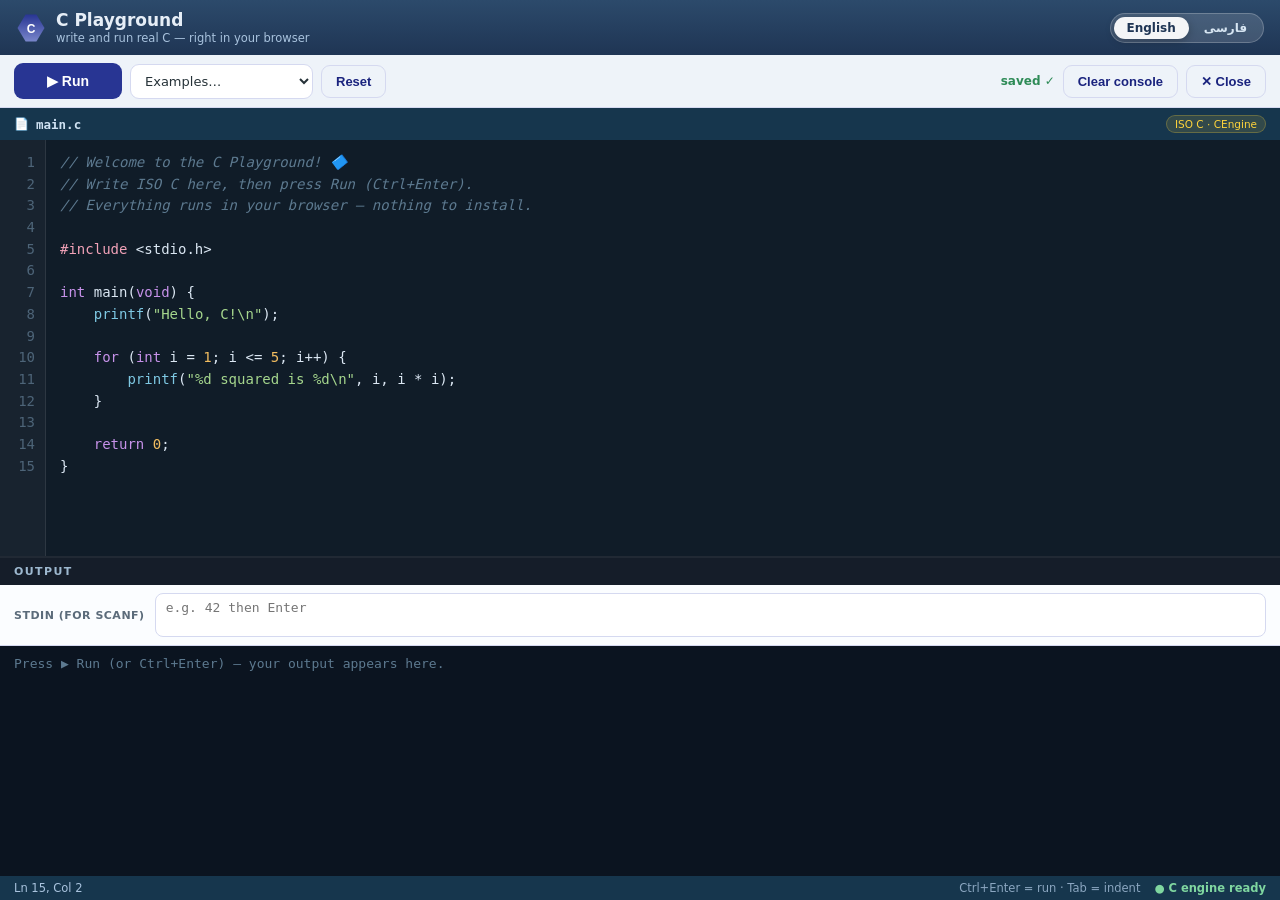
==== commit 9c7c7279: "C course: complete 12-stage roadmap (add c14 UB/Memory-Model + c15 C11->C23, EN+FA, 8 lessons, 8 qui" ====
--- a/static/playground-c.html
+++ b/static/playground-c.html
@@ -29,7 +29,7 @@
 <div id="pg">
   <header class="pg-top">
     <div class="pg-brand">
-      <span class="pg-logo"><svg viewBox="0 0 100 100" style="width:30px;height:30px;display:block;direction:ltr" aria-hidden="true"><defs><linearGradient id="pgc-g" x1="0" y1="0" x2="0" y2="1"><stop offset="0" stop-color="#03599c"/><stop offset="1" stop-color="#4f8cc9"/></linearGradient></defs><path d="M32 5h36l27 45-27 45H32L5 50z" fill="url(#pgc-g)"/><text x="50" y="56" text-anchor="middle" dominant-baseline="middle" font-family="Segoe UI, Arial, sans-serif" font-weight="800" font-size="40" fill="#fff">C</text></svg></span>
+      <span class="pg-logo"><svg viewBox="0 0 100 100" style="width:30px;height:30px;display:block;direction:ltr" aria-hidden="true"><defs><linearGradient id="pgc-g" x1="0" y1="0" x2="0" y2="1"><stop offset="0" stop-color="#283593"/><stop offset="1" stop-color="#7986cb"/></linearGradient></defs><path d="M32 5h36l27 45-27 45H32L5 50z" fill="url(#pgc-g)"/><text x="50" y="56" text-anchor="middle" dominant-baseline="middle" font-family="Segoe UI, Arial, sans-serif" font-weight="800" font-size="40" fill="#fff">C</text></svg></span>
       <div>
         <h1 data-i18n="pg_title"></h1>
         <p class="pg-sub" data-i18n="pg_sub"></p>
--- a/static/style.css
+++ b/static/style.css
@@ -1148,17 +1148,17 @@
    is set by app.js on subject activation. Blue carries the brand; white
    replaces Python's yellow accents. */
 html[data-subject="c"] {
-  --blue: #0b69c2;
-  --blue-dark: #03599c;
-  --yellow: #cfe8ff;           /* accent slots go ice-blue/white */
+  --blue: #283593;
+  --blue-dark: #1a237e;
+  --yellow: #c5cae9;           /* accent slots go soft indigo */
   --bg: #ffffff;
   --card: #ffffff;
-  --line: #d7e5f2;
-  --code-bg: #f2f7fd;
+  --line: #d5d9f0;
+  --code-bg: #f1f2fa;
 }
 
 html[data-subject="c"] #sidebar {
-  background: linear-gradient(180deg, #0b5da4, #023e70);
+  background: linear-gradient(180deg, #283593, #12154d);
 }
 
 /* sidebar accents that hardcode Python's yellow */
@@ -1167,42 +1167,42 @@
   box-shadow: inset 3px 0 0 var(--yellow);
 }
 html[data-subject="c"] .chapter-item .num {
-  color: #dcecff;
+  color: #dcdff8;
   background: rgba(255, 255, 255, 0.14);
 }
 html[data-subject="c"] .sub-item.active {
   background: rgba(255, 255, 255, 0.14);
   border-inline-start-color: var(--yellow);
-  color: #eaf5ff;
+  color: #e8eaf9;
 }
 html[data-subject="c"] .playground-btn {
   border: 1px solid rgba(255, 255, 255, 0.45);
-  background: linear-gradient(135deg, rgba(255, 255, 255, 0.16), rgba(3, 89, 156, 0.4));
-  color: #eaf5ff;
+  background: linear-gradient(135deg, rgba(255, 255, 255, 0.16), rgba(40, 53, 147, 0.4));
+  color: #e8eaf9;
 }
 html[data-subject="c"] .playground-btn:hover {
   border-color: #fff;
-  background: linear-gradient(135deg, rgba(255, 255, 255, 0.24), rgba(3, 89, 156, 0.5));
-  box-shadow: 0 6px 18px rgba(207, 232, 255, 0.25);
-}
-html[data-subject="c"] .progress-text { color: #d7e9f9; }
-html[data-subject="c"] .change-name { color: #cfe3f7; }
+  background: linear-gradient(135deg, rgba(255, 255, 255, 0.24), rgba(40, 53, 147, 0.5));
+  box-shadow: 0 6px 18px rgba(197, 202, 233, 0.25);
+}
+html[data-subject="c"] .progress-text { color: #d5d9f0; }
+html[data-subject="c"] .change-name { color: #cdd2ee; }
 
 /* the welcome/menu overlays turn pure blue for the C course */
 html[data-subject="c"] #welcome,
 html[data-subject="c"] #subject {
-  background: linear-gradient(-45deg, #023e70, #0b69c2, #03599c, #0a4f8c);
+  background: linear-gradient(-45deg, #12154d, #283593, #1a237e, #1e2670);
   background-size: 400% 400%;
 }
 
 html[data-subject="c"] #toast {
-  background: #03599c;
+  background: #1a237e;
 }
 
 /* welcome-card heading follows the blue brand */
 html[data-subject="c"] .welcome-card h1,
 html[data-subject="c"] .welcome-card label {
-  color: #03599c;
+  color: #283593;
 }
 
 /* real vector icons in the brand slots (replacing emoji) */
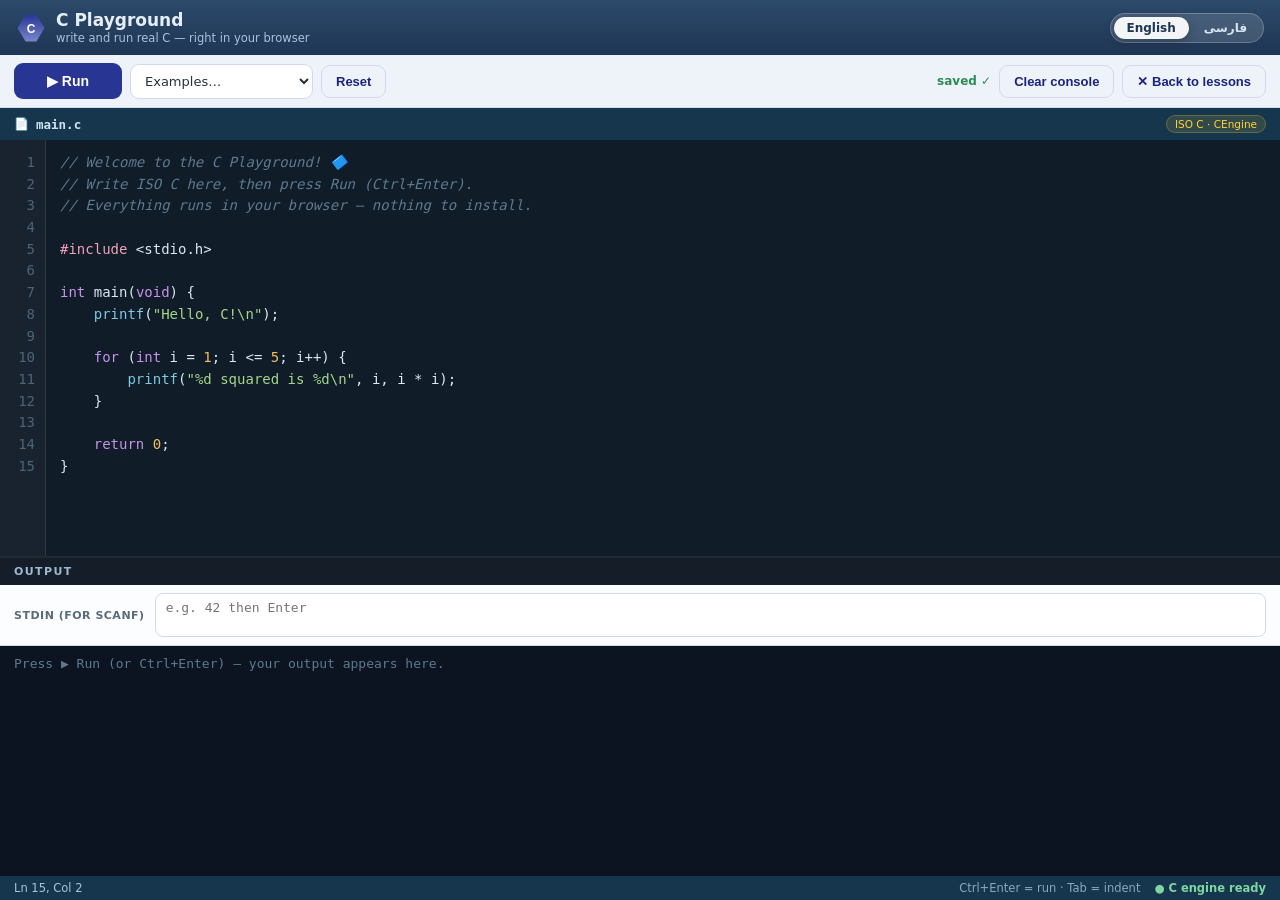
==== commit 9f8584a8: "Playground round-trip: opens in the same tab (no popup window) and 'Close' becomes 'Back to lessons'" ====
--- a/static/playground-c.html
+++ b/static/playground-c.html
@@ -22,8 +22,8 @@
 <link rel="preconnect" href="https://fonts.googleapis.com">
 <link rel="preconnect" href="https://fonts.gstatic.com" crossorigin>
 <link href="https://fonts.googleapis.com/css2?family=Vazirmatn:wght@400;500;600;700;800&display=swap" rel="stylesheet">
-<link rel="stylesheet" href="style.css?v=20260930a">
-<link rel="stylesheet" href="playground.css?v=20260930a">
+<link rel="stylesheet" href="style.css?v=20261003a">
+<link rel="stylesheet" href="playground.css?v=20261003a">
 </head>
 <body>
 <div id="pg">
@@ -85,8 +85,8 @@
     <span id="pg-engine"></span>
   </footer>
 </div>
-<script src="cengine.js?v=20260930a"></script>
-<script src="crunner.js?v=20260930a"></script>
-<script src="playground-c.js?v=20260930a"></script>
+<script src="cengine.js?v=20261003a"></script>
+<script src="crunner.js?v=20261003a"></script>
+<script src="playground-c.js?v=20261003a"></script>
 </body>
 </html>
--- a/static/style.css
+++ b/static/style.css
@@ -306,9 +306,9 @@
 .lesson-title { font-size: 19px; margin: 16px 0 10px; color: var(--blue-dark); }
 
 /* lesson content */
-.lesson-body p { line-height: 1.65; margin: 10px 0; }
+.lesson-body p { line-height: 1.7; margin: 12px 0; }
 .lesson-body ul, .lesson-body ol { line-height: 1.7; padding-inline-start: 22px; }
-.lesson-body li { margin: 6px 0; }
+.lesson-body li { margin: 7px 0; }
 .lesson-body code {
   background: var(--code-bg);
   border: 1px solid var(--line);
@@ -322,6 +322,7 @@
   border: 1px solid var(--line);
   border-radius: 10px;
   padding: 14px 16px;
+  margin: 18px 0;
   overflow-x: auto;
   font-family: Consolas, Menlo, monospace;
   font-size: 14px;
@@ -514,9 +515,17 @@
 
 .answer-actions { margin-top: 10px; display: flex; gap: 8px; }
 
-/* try-it editor */
-.tryit { margin-top: 8px; }
-.tryit-label { font-size: 13px; color: var(--muted); margin-bottom: 6px; }
+/* try-it editor — boxed so it reads as its own section, clearly separated
+   from the lesson text above it */
+.tryit {
+  margin-top: 24px;
+  padding: 14px 14px 12px;
+  border: 1px solid var(--line);
+  border-radius: 14px;
+  background: var(--card);
+  box-shadow: 0 1px 6px rgba(38, 50, 56, .05);
+}
+.tryit-label { font-size: 13px; color: var(--muted); margin-bottom: 8px; }
 textarea.codebox {
   width: 100%;
   min-height: 110px;
@@ -578,10 +587,77 @@
 }
 #toast.show { transform: translateX(-50%) translateY(0); opacity: 1; }
 
+/* ---------- mobile: off-canvas chapter drawer ---------- */
+#drawer-btn {
+  display: none; /* desktop shows the sidebar inline */
+  position: fixed;
+  top: 12px;
+  inset-inline-start: 12px;
+  z-index: 1300;
+  width: 46px;
+  height: 46px;
+  border: 1px solid rgba(255, 255, 255, .28);
+  border-radius: 12px;
+  background: linear-gradient(135deg, var(--blue), var(--blue-dark));
+  color: #fff;
+  font-size: 21px;
+  line-height: 1;
+  cursor: pointer;
+  box-shadow: 0 4px 14px rgba(0, 0, 0, .3);
+  transition: transform .18s var(--ease-out), box-shadow .18s var(--ease-out);
+}
+#drawer-btn:active { transform: scale(.93); }
+#drawer-backdrop { display: none; }
+
 @media (max-width: 760px) {
   #app { flex-direction: column; }
-  #sidebar { width: 100%; max-height: 40vh; }
-  #main { padding: 18px; }
+  #drawer-btn { display: block; }
+  #main { padding: 64px 14px 14px; }
+
+  /* the sidebar becomes an off-canvas drawer over the content */
+  #sidebar {
+    position: fixed;
+    top: 0;
+    bottom: 0;
+    inset-inline-start: 0;
+    width: min(84vw, 330px);
+    max-height: none;
+    padding: 14px 12px;
+    z-index: 1200;
+    transform: translateX(-105%);
+    transition: transform .3s var(--ease-smooth);
+    box-shadow: 0 0 44px rgba(0, 0, 0, .45);
+  }
+  html[dir="rtl"] #sidebar { transform: translateX(105%); }
+  body.drawer-open #sidebar { transform: none; }
+
+  #drawer-backdrop {
+    display: block;
+    position: fixed;
+    inset: 0;
+    z-index: 1150;
+    background: rgba(8, 13, 22, .55);
+    opacity: 0;
+    pointer-events: none;
+    transition: opacity .3s var(--ease-smooth);
+  }
+  body.drawer-open #drawer-backdrop { opacity: 1; pointer-events: auto; }
+
+  .card { padding: 18px 16px; border-radius: 12px; }
+  .chapter-head h2 { font-size: 19px; }
+  .chapter-head .emoji { font-size: 25px; }
+  .lesson-body pre.code { font-size: 12.5px; padding: 11px 12px; margin: 14px 0; }
+  textarea.codebox { font-size: 13px; }
+  .subject-title { font-size: 24px; }
+  .nav-row { margin-top: 18px; }
+}
+
+@media (max-width: 430px) {
+  #main { padding: 64px 10px 10px; }
+  .card { padding: 14px 12px; }
+  .lesson-body pre.code { font-size: 12px; padding: 10px 10px; }
+  .lesson-title { font-size: 17.5px; margin: 14px 0 8px; }
+  .tryit { padding: 12px 10px; }
 }
 
 /* ---------- welcome / name page ---------- */
@@ -592,6 +668,7 @@
   display: flex;
   align-items: center;
   justify-content: center;
+  overflow: hidden; /* decorative orbs must never widen the page */
   background: linear-gradient(-45deg, #0e1f2c, #16364d, #1d4d6b, #2a5a82);
   background-size: 400% 400%;
   animation: gradientShift 16s ease infinite;
@@ -746,6 +823,7 @@
   display: flex;
   align-items: center;
   justify-content: center;
+  overflow: hidden; /* decorative orbs must never widen the page */
   background: linear-gradient(-45deg, #0e1f2c, #16364d, #1d4d6b, #2a5a82);
   background-size: 400% 400%;
   animation: gradientShift 16s ease infinite;
@@ -990,6 +1068,12 @@
   .node-circle svg { width: 36px; height: 36px; }
   .subject-start { min-width: 240px; }
   .subject-sub { display: none; }
+  /* breathing room: shrink the blob and widen the ring so the language
+     bubbles stop touching it on small screens */
+  #blob-svg { width: 62%; }
+  .orbit-wrap { width: min(92vw, 540px); }
+  /* keep the heading clear of the language pill pinned top-end */
+  .subject-stage { padding-top: 58px; }
 }
 
 
--- a/static/playground.css
+++ b/static/playground.css
@@ -302,6 +302,39 @@
   .pg-main { grid-template-rows: minmax(0, 1fr) minmax(0, 1fr); }
 }
 
+/* ---------------- phones: the IDE must fit and stay usable ------------- */
+@media (max-width: 640px) {
+  #pg { height: 100dvh; } /* real viewport — the address bar eats 100vh */
+
+  .pg-top { padding: 8px 12px; gap: 8px; }
+  .pg-top h1 { font-size: 15px; }
+  .pg-sub { font-size: 10.5px; }
+  .pg-brand, .pg-brand > div { min-width: 0; }
+
+  /* wrap the toolbar so Run / Examples / Reset / Clear / Close all stay
+     reachable — nothing gets pushed off-screen */
+  .pg-toolbar { flex-wrap: wrap; row-gap: 8px; padding: 9px 12px; }
+  .pg-toolbar .btn { padding: 9px 13px; font-size: 13.5px; }
+  .pg-toolbar .btn.secondary { font-size: 12.5px; padding: 8px 11px; }
+  .pg-select { max-width: 46vw; }
+
+  /* give the code the space; the console stays a visible strip below */
+  .pg-main { grid-template-rows: minmax(0, 1.55fr) minmax(0, 1fr); }
+  .pg-gutter { width: 32px; font-size: 12px; }
+  .pg-gutter div { padding-inline-end: 7px; }
+  .pg-hl, .pg-ta { font-size: 13px; padding: 10px; }
+  .pg-filebar { padding: 6px 12px; font-size: 12px; }
+  .pg-filetag { display: none; }
+
+  .pg-console-head { padding: 6px 12px; }
+  .pg-console-body, .pg-stdin { font-size: 13px; }
+  .pg-stdin-row { padding: 8px 12px; }
+  .pg-statusbar { font-size: 11px; gap: 10px; }
+  .pg-shortcut { display: none; }  /* keyboard hint is useless on touch */
+  .pg-statusbar { display: none; }
+}
+
+
 /* stdin box (C playground) — feeds scanf() */
 .pg-stdin-row {
   display: flex;
